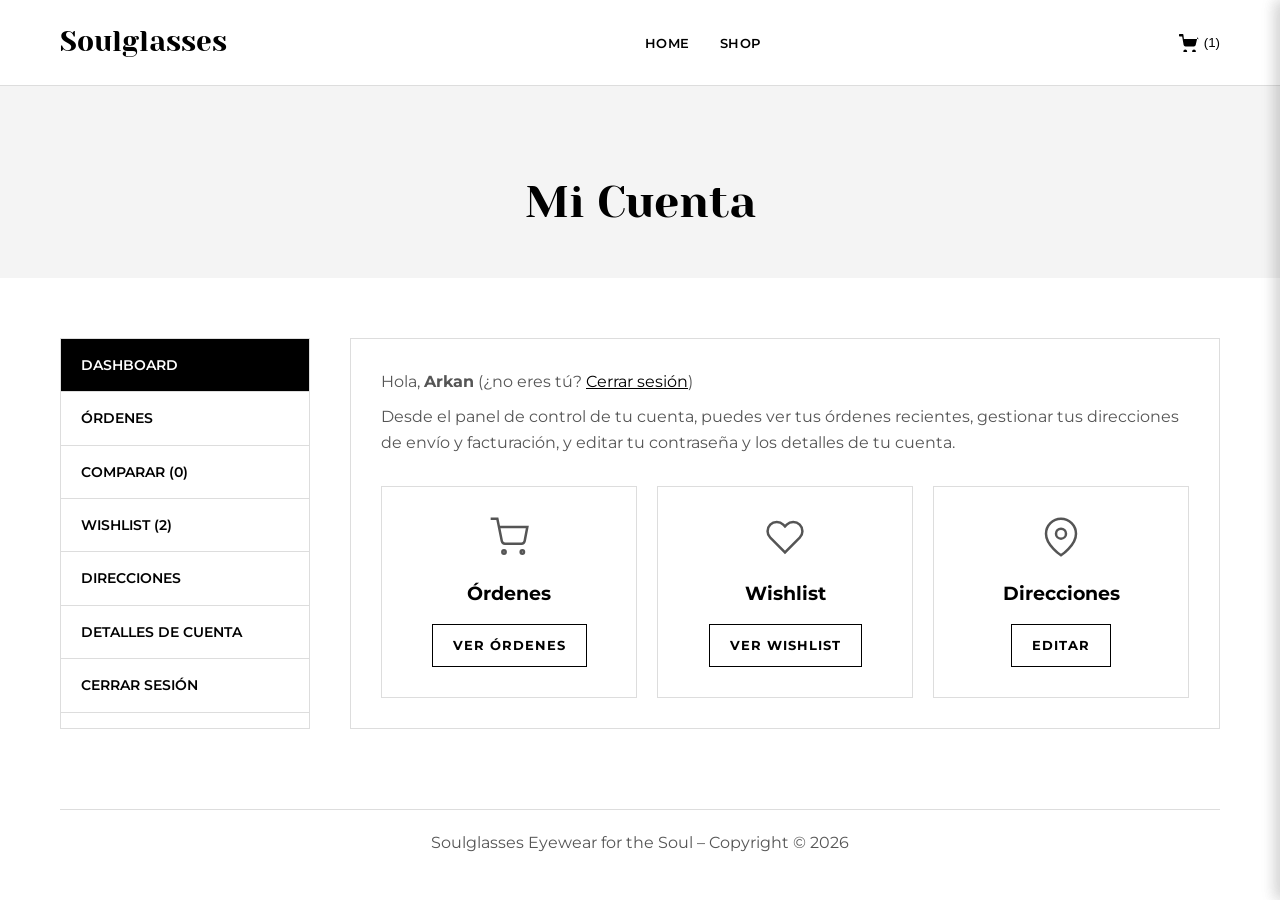
==== account.html @ 04efb767 "Add account.html for user account management" ====
<!DOCTYPE html>
<html lang="es">
<head>
    <meta charset="UTF-8">
    <meta name="viewport" content="width=device-width, initial-scale=1.0">
    <title>Soulglasses | Mi Cuenta</title>
    <link rel="stylesheet" href="style.css">
</head>
<body>
    <div class="overlay" id="overlay"></div><div class="side-drawer" id="cart-drawer"></div><div class="side-drawer" id="login-drawer"></div>

    <header class="site-header header-solid">
        <div class="container header-inner">
            <a href="index.html" class="logo">Soulglasses</a>
            <nav><ul class="nav-links"><li><a href="index.html">Home</a></li><li><a href="shop.html">Shop</a></li></ul></nav>
            <div class="header-icons">
                <button class="icon-btn" id="cart-toggle"><svg viewBox="0 0 512 512"><path d="M160 448c-26.51 0-48 21.49-48 48s21.49 48 48 48 48-21.49 48-48-21.49-48-48-48zm314.59-317.06l-46.94 200.41A48.068 48.068 0 0 1 380.93 368H165.73a48.006 48.006 0 0 1-46.91-37.5L81.04 112H16C7.16 112 0 104.84 0 96V64c0-8.84 7.16-16 16-16h80c8.11 0 14.93 6.08 15.92 14.1l14.28 113.9h362.48c14.61 0 24.36 14.39 19.91 28.94zM384 448c-26.51 0-48 21.49-48 48s21.49 48 48 48 48-21.49 48-48-21.49-48-48-48z"/></svg><span style="margin-left:5px;">(1)</span></button>
            </div>
        </div>
    </header>

    <main>
        <div class="page-header">
            <div class="container"><h1 class="page-title">Mi Cuenta</h1></div>
        </div>

        <div class="container account-layout">
            <aside class="account-nav">
                <a href="#" class="active">Dashboard</a>
                <a href="#">Órdenes</a>
                <a href="#">Comparar (0)</a>
                <a href="#">Wishlist (2)</a>
                <a href="#">Direcciones</a>
                <a href="#">Detalles de cuenta</a>
                <a href="#">Cerrar sesión</a>
            </aside>

            <div class="account-content">
                <p>Hola, <strong>Arkan</strong> (¿no eres tú? <a href="#" style="text-decoration: underline;">Cerrar sesión</a>)</p>
                <p style="margin-top: 10px;">Desde el panel de control de tu cuenta, puedes ver tus órdenes recientes, gestionar tus direcciones de envío y facturación, y editar tu contraseña y los detalles de tu cuenta.</p>

                <div class="dashboard-box">
                    <div class="box">
                        <svg width="40" height="40" viewBox="0 0 24 24" fill="none" stroke="currentColor" stroke-width="1.5" style="margin-bottom:15px;"><circle cx="9" cy="21" r="1"></circle><circle cx="20" cy="21" r="1"></circle><path d="M1 1h4l2.68 13.39a2 2 0 0 0 2 1.61h9.72a2 2 0 0 0 2-1.61L23 6H6"></path></svg>
                        <h3>Órdenes</h3>
                        <a href="#" class="btn" style="padding: 10px 20px; margin-top: 15px;">Ver Órdenes</a>
                    </div>
                    <div class="box">
                        <svg width="40" height="40" viewBox="0 0 24 24" fill="none" stroke="currentColor" stroke-width="1.5" style="margin-bottom:15px;"><path d="M20.84 4.61a5.5 5.5 0 0 0-7.78 0L12 5.67l-1.06-1.06a5.5 5.5 0 0 0-7.78 7.78l1.06 1.06L12 21.23l7.78-7.78 1.06-1.06a5.5 5.5 0 0 0 0-7.78z"></path></svg>
                        <h3>Wishlist</h3>
                        <a href="#" class="btn" style="padding: 10px 20px; margin-top: 15px;">Ver Wishlist</a>
                    </div>
                    <div class="box">
                        <svg width="40" height="40" viewBox="0 0 24 24" fill="none" stroke="currentColor" stroke-width="1.5" style="margin-bottom:15px;"><path d="M21 10c0 7-9 13-9 13s-9-6-9-13a9 9 0 0 1 18 0z"></path><circle cx="12" cy="10" r="3"></circle></svg>
                        <h3>Direcciones</h3>
                        <a href="#" class="btn" style="padding: 10px 20px; margin-top: 15px;">Editar</a>
                    </div>
                </div>
            </div>
        </div>
    </main>

    <footer style="margin-top: 50px;"><div class="container"><p style="text-align:center; padding: 20px 0; border-top: 1px solid #ddd;">Soulglasses Eyewear for the Soul – Copyright © 2026</p></div></footer>
    <script src="main.js"></script>
</body>
</html>
---- style.css ----
@import url('https://fonts.googleapis.com/css2?family=Montserrat:wght@400;500;600;700&family=Yeseva+One&display=swap');

:root {
    --color-black: #000000;
    --color-text-gray: #555555;
    --color-light-bg: #f4f4f4;
    --color-white: #ffffff;
    --color-border: #dddddd;
    --font-headings: 'Yeseva One', display;
    --font-body: 'Montserrat', sans-serif;
}

* { margin: 0; padding: 0; box-sizing: border-box; }

body {
    font-family: var(--font-body);
    color: var(--color-text-gray);
    background-color: var(--color-white);
    line-height: 1.6;
    overflow-x: hidden;
}

h1, h2, h3, h4, h5, h6 { color: var(--color-black); font-weight: 400; }
h1, h2 { font-family: var(--font-headings); }
h3, h4, h5, h6 { font-family: var(--font-body); font-weight: 700; }
a { text-decoration: none; color: var(--color-black); transition: color 0.3s; }
a:hover { color: #888; }
ul { list-style: none; }
img { max-width: 100%; height: auto; }

.container { max-width: 1200px; margin: 0 auto; padding: 0 20px; }

/* Botones */
.btn {
    display: inline-flex; align-items: center; justify-content: center; gap: 8px;
    border: 1px solid var(--color-black); color: var(--color-black); background: transparent;
    padding: 15px 30px; font-weight: 700; font-size: 13px; text-transform: uppercase;
    letter-spacing: 1px; cursor: pointer; transition: all 0.3s ease;
}
.btn:hover { background: var(--color-black); color: var(--color-white); }
.btn-solid { background: var(--color-black); color: var(--color-white); }
.btn-solid:hover { background: #333; border-color: #333; }

/* ================= HEADER ================= */
.site-header {
    position: absolute; top: 0; left: 0; width: 100%; padding: 20px 0; z-index: 100;
    border-bottom: 1px solid rgba(255,255,255,0.1);
}
.header-solid { position: relative; background: var(--color-white); border-bottom: 1px solid var(--color-border); }
.header-inner { display: flex; justify-content: space-between; align-items: center; }
.logo { font-family: var(--font-headings); font-size: 28px; }
.nav-links { display: flex; gap: 30px; }
.nav-links a { font-weight: 600; text-transform: uppercase; font-size: 13px; letter-spacing: 0.5px; }
.header-icons { display: flex; gap: 20px; align-items: center; }
.icon-btn { background: none; border: none; cursor: pointer; display: flex; align-items: center; }
.icon-btn svg { width: 20px; height: 20px; fill: var(--color-black); transition: fill 0.3s; }
.icon-btn:hover svg { fill: #888; }

/* ================= DRAWERS (Login & Cart) ================= */
.overlay {
    position: fixed; top: 0; left: 0; width: 100%; height: 100%;
    background: rgba(0,0,0,0.4); z-index: 998;
    opacity: 0; visibility: hidden; transition: 0.3s ease;
}
.overlay.active { opacity: 1; visibility: visible; }

.side-drawer {
    position: fixed; top: 0; right: -450px; width: 100%; max-width: 450px; height: 100vh;
    background: var(--color-white); z-index: 999; box-shadow: -5px 0 15px rgba(0,0,0,0.1);
    transition: right 0.4s cubic-bezier(0.25, 0.8, 0.25, 1); display: flex; flex-direction: column;
}
.side-drawer.active { right: 0; }
.drawer-header { padding: 25px; border-bottom: 1px solid var(--color-border); display: flex; justify-content: space-between; }
.drawer-header h3 { font-size: 18px; text-transform: uppercase; }
.close-drawer { font-size: 28px; cursor: pointer; background: none; border: none; line-height: 1; }
.drawer-content { padding: 30px; flex: 1; overflow-y: auto; }

/* Formulario Login Drawer */
.form-group { margin-bottom: 20px; }
.form-group label { display: block; font-size: 13px; margin-bottom: 8px; font-weight: 600; }
.form-group input { width: 100%; padding: 12px; border: 1px solid var(--color-border); font-family: var(--font-body); }
.login-links { display: flex; justify-content: space-between; font-size: 13px; margin-top: 15px; }

/* ================= QUICK VIEW LIGHTBOX ================= */
.lightbox {
    position: fixed; top: 0; left: 0; width: 100%; height: 100%;
    background: rgba(0,0,0,0.8); z-index: 1000;
    display: flex; justify-content: center; align-items: center;
    opacity: 0; visibility: hidden; transition: 0.3s ease;
}
.lightbox.active { opacity: 1; visibility: visible; }
.lightbox-content {
    background: var(--color-white); width: 900px; max-width: 95%; max-height: 90vh;
    display: flex; position: relative; overflow: hidden;
}
.lb-close { position: absolute; top: 15px; right: 15px; background: none; border: none; font-size: 24px; cursor: pointer; z-index: 10; }
.lb-image { width: 50%; background: var(--color-light-bg); display: flex; align-items: center; justify-content: center; }
.lb-image img { width: 100%; height: 100%; object-fit: cover; }
.lb-details { width: 50%; padding: 50px 40px; overflow-y: auto; }
.lb-category { font-size: 12px; text-transform: uppercase; color: #888; letter-spacing: 1px; }
.lb-title { font-size: 32px; margin: 10px 0; }
.lb-price { font-size: 22px; color: var(--color-black); font-weight: 600; margin-bottom: 20px; display: block; }
.lb-desc { font-size: 14px; margin-bottom: 30px; }

/* Variaciones (Colores) */
.color-options { display: flex; gap: 10px; margin-bottom: 30px; }
.color-swatch { width: 25px; height: 25px; border-radius: 50%; cursor: pointer; border: 2px solid transparent; box-shadow: 0 0 0 1px #ccc; }
.color-swatch.active { border-color: var(--color-white); box-shadow: 0 0 0 2px var(--color-black); }

/* Acciones Quick View */
.lb-actions { display: flex; gap: 15px; margin-bottom: 30px; }
.qty-input { width: 60px; text-align: center; border: 1px solid var(--color-border); }
.meta-actions { display: flex; gap: 20px; font-size: 13px; font-weight: 600; border-top: 1px solid var(--color-border); padding-top: 20px; }
.meta-actions a { display: flex; align-items: center; gap: 5px; cursor: pointer; }

/* ================= PRODUCT GRID (Shop & Home) ================= */
.product-grid { display: grid; grid-template-columns: repeat(auto-fill, minmax(280px, 1fr)); gap: 40px; }
.product-card { text-align: center; position: relative; }
.product-img-wrap { position: relative; overflow: hidden; margin-bottom: 15px; background: var(--color-light-bg); }
.product-img-wrap img { width: 100%; height: 350px; object-fit: cover; transition: 0.5s; }
.product-card:hover img { transform: scale(1.05); }
.quick-view-btn {
    position: absolute; bottom: -50px; left: 50%; transform: translateX(-50%);
    background: var(--color-white); padding: 10px 20px; font-size: 12px; font-weight: 700;
    text-transform: uppercase; cursor: pointer; transition: 0.3s; opacity: 0; box-shadow: 0 5px 15px rgba(0,0,0,0.1);
}
.product-card:hover .quick-view-btn { bottom: 20px; opacity: 1; }
.quick-view-btn:hover { background: var(--color-black); color: var(--color-white); }
.product-title { font-size: 16px; margin-bottom: 5px; text-transform: uppercase; }
.product-price { font-size: 15px; color: var(--color-black); }

/* ================= PAGES LAYOUTS ================= */
.page-header { padding: 80px 0 40px; text-align: center; background: var(--color-light-bg); margin-bottom: 60px; }
.page-title { font-size: 45px; }

/* Shop / Category Page */
.shop-layout { display: flex; gap: 50px; margin-bottom: 80px; }
.shop-sidebar { width: 250px; flex-shrink: 0; }
.filter-widget { margin-bottom: 40px; }
.filter-widget h4 { font-size: 16px; text-transform: uppercase; margin-bottom: 20px; padding-bottom: 10px; border-bottom: 1px solid var(--color-border); }
.filter-widget ul li { margin-bottom: 12px; }
.filter-widget ul li a { font-size: 14px; display: flex; justify-content: space-between; }
.shop-content { flex: 1; }

/* Cart Page */
.cart-table { width: 100%; border-collapse: collapse; margin-bottom: 40px; }
.cart-table th, .cart-table td { padding: 20px; border-bottom: 1px solid var(--color-border); text-align: left; }
.cart-table th { text-transform: uppercase; font-size: 13px; letter-spacing: 1px; }
.cart-item-info { display: flex; align-items: center; gap: 20px; }
.cart-item-info img { width: 80px; height: 80px; object-fit: cover; }
.cart-totals { background: var(--color-light-bg); padding: 40px; width: 400px; margin-left: auto; }
.cart-totals h3 { margin-bottom: 20px; }
.totals-row { display: flex; justify-content: space-between; margin-bottom: 15px; font-size: 15px; }

/* Account Page */
.account-layout { display: flex; gap: 40px; margin-bottom: 80px; }
.account-nav { width: 250px; border: 1px solid var(--color-border); }
.account-nav a { display: block; padding: 15px 20px; border-bottom: 1px solid var(--color-border); font-size: 14px; font-weight: 600; text-transform: uppercase; }
.account-nav a.active, .account-nav a:hover { background: var(--color-black); color: var(--color-white); }
.account-content { flex: 1; padding: 30px; border: 1px solid var(--color-border); }
.dashboard-box { display: grid; grid-template-columns: repeat(3, 1fr); gap: 20px; margin-top: 30px; }
.box { border: 1px solid var(--color-border); padding: 30px; text-align: center; }

/* Hero Home (Ajuste) */
.hero { height: 90vh; display: flex; align-items: center; background: url('https://images.unsplash.com/photo-1511499767150-a48a237f0083?q=80&w=1600&auto=format&fit=crop') center/cover; position: relative; }
.hero::before { content: ''; position: absolute; inset: 0; background: linear-gradient(90deg, rgba(255,255,255,0.9) 0%, rgba(255,255,255,0) 100%); }
.hero-content { position: relative; z-index: 2; max-width: 500px; }
.hero-content h1 { font-size: 65px; margin-bottom: 20px; line-height: 1.1; }
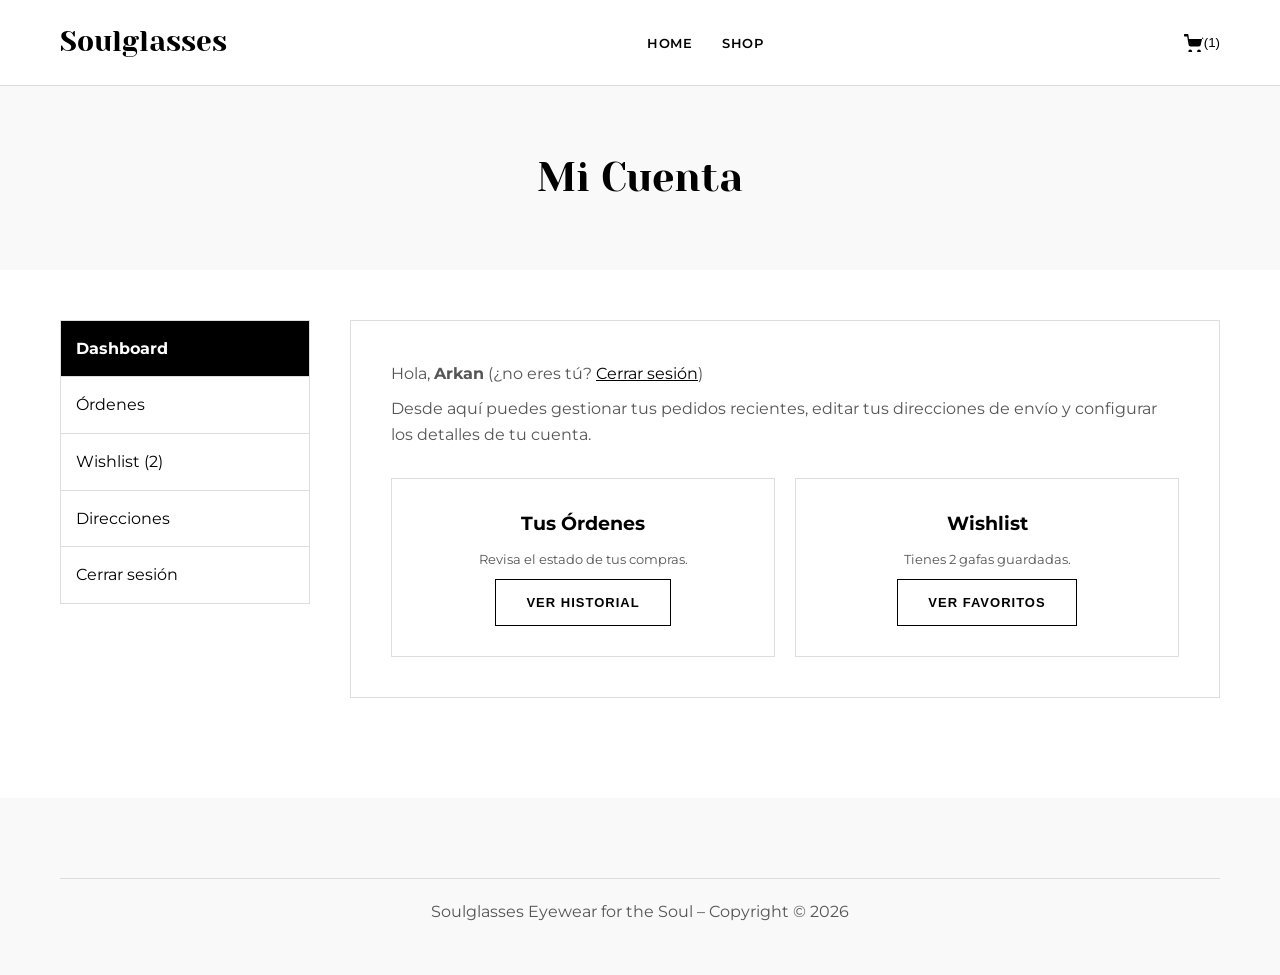
==== commit 5ddbdee6: "Refactor account page layout and styles" ====
--- a/account.html
+++ b/account.html
@@ -8,59 +8,49 @@
 </head>
 <body>
     <div class="overlay" id="overlay"></div><div class="side-drawer" id="cart-drawer"></div><div class="side-drawer" id="login-drawer"></div>
-
     <header class="site-header header-solid">
         <div class="container header-inner">
             <a href="index.html" class="logo">Soulglasses</a>
             <nav><ul class="nav-links"><li><a href="index.html">Home</a></li><li><a href="shop.html">Shop</a></li></ul></nav>
-            <div class="header-icons">
-                <button class="icon-btn" id="cart-toggle"><svg viewBox="0 0 512 512"><path d="M160 448c-26.51 0-48 21.49-48 48s21.49 48 48 48 48-21.49 48-48-21.49-48-48-48zm314.59-317.06l-46.94 200.41A48.068 48.068 0 0 1 380.93 368H165.73a48.006 48.006 0 0 1-46.91-37.5L81.04 112H16C7.16 112 0 104.84 0 96V64c0-8.84 7.16-16 16-16h80c8.11 0 14.93 6.08 15.92 14.1l14.28 113.9h362.48c14.61 0 24.36 14.39 19.91 28.94zM384 448c-26.51 0-48 21.49-48 48s21.49 48 48 48 48-21.49 48-48-21.49-48-48-48z"/></svg><span style="margin-left:5px;">(1)</span></button>
-            </div>
+            <div class="header-icons"><button class="icon-btn" id="cart-toggle"><svg viewBox="0 0 512 512"><path d="M160 448c-26.51 0-48 21.49-48 48s21.49 48 48 48 48-21.49 48-48-21.49-48-48-48zm314.59-317.06l-46.94 200.41A48.068 48.068 0 0 1 380.93 368H165.73a48.006 48.006 0 0 1-46.91-37.5L81.04 112H16C7.16 112 0 104.84 0 96V64c0-8.84 7.16-16 16-16h80c8.11 0 14.93 6.08 15.92 14.1l14.28 113.9h362.48c14.61 0 24.36 14.39 19.91 28.94zM384 448c-26.51 0-48 21.49-48 48s21.49 48 48 48 48-21.49 48-48-21.49-48-48-48z"/></svg><span>(1)</span></button></div>
         </div>
     </header>
 
     <main>
-        <div class="page-header">
-            <div class="container"><h1 class="page-title">Mi Cuenta</h1></div>
+        <div style="background:var(--color-light-bg); padding:60px 0; text-align:center; margin-bottom: 50px;">
+            <h1 style="font-size: 40px;">Mi Cuenta</h1>
         </div>
 
-        <div class="container account-layout">
-            <aside class="account-nav">
-                <a href="#" class="active">Dashboard</a>
-                <a href="#">Órdenes</a>
-                <a href="#">Comparar (0)</a>
-                <a href="#">Wishlist (2)</a>
-                <a href="#">Direcciones</a>
-                <a href="#">Detalles de cuenta</a>
-                <a href="#">Cerrar sesión</a>
+        <div class="container" style="display: flex; gap: 40px; margin-bottom: 100px;">
+            <aside style="width: 250px; border: 1px solid var(--color-border); align-self: flex-start;">
+                <a href="#" style="display:block; padding:15px; background:var(--color-black); color:white; font-weight:bold; border-bottom:1px solid #ddd;">Dashboard</a>
+                <a href="#" style="display:block; padding:15px; border-bottom:1px solid #ddd;">Órdenes</a>
+                <a href="#" style="display:block; padding:15px; border-bottom:1px solid #ddd;">Wishlist (2)</a>
+                <a href="#" style="display:block; padding:15px; border-bottom:1px solid #ddd;">Direcciones</a>
+                <a href="#" style="display:block; padding:15px;">Cerrar sesión</a>
             </aside>
 
-            <div class="account-content">
-                <p>Hola, <strong>Arkan</strong> (¿no eres tú? <a href="#" style="text-decoration: underline;">Cerrar sesión</a>)</p>
-                <p style="margin-top: 10px;">Desde el panel de control de tu cuenta, puedes ver tus órdenes recientes, gestionar tus direcciones de envío y facturación, y editar tu contraseña y los detalles de tu cuenta.</p>
+            <div style="flex: 1; padding: 40px; border: 1px solid var(--color-border);">
+                <p>Hola, <strong>Arkan</strong> (¿no eres tú? <a href="#" style="text-decoration:underline;">Cerrar sesión</a>)</p>
+                <p style="margin-top: 10px;">Desde aquí puedes gestionar tus pedidos recientes, editar tus direcciones de envío y configurar los detalles de tu cuenta.</p>
 
-                <div class="dashboard-box">
-                    <div class="box">
-                        <svg width="40" height="40" viewBox="0 0 24 24" fill="none" stroke="currentColor" stroke-width="1.5" style="margin-bottom:15px;"><circle cx="9" cy="21" r="1"></circle><circle cx="20" cy="21" r="1"></circle><path d="M1 1h4l2.68 13.39a2 2 0 0 0 2 1.61h9.72a2 2 0 0 0 2-1.61L23 6H6"></path></svg>
-                        <h3>Órdenes</h3>
-                        <a href="#" class="btn" style="padding: 10px 20px; margin-top: 15px;">Ver Órdenes</a>
+                <div style="display:grid; grid-template-columns:1fr 1fr; gap:20px; margin-top:30px;">
+                    <div style="border:1px solid #ddd; padding:30px; text-align:center;">
+                        <h3>Tus Órdenes</h3>
+                        <p style="font-size:13px; margin:10px 0;">Revisa el estado de tus compras.</p>
+                        <button class="btn">Ver historial</button>
                     </div>
-                    <div class="box">
-                        <svg width="40" height="40" viewBox="0 0 24 24" fill="none" stroke="currentColor" stroke-width="1.5" style="margin-bottom:15px;"><path d="M20.84 4.61a5.5 5.5 0 0 0-7.78 0L12 5.67l-1.06-1.06a5.5 5.5 0 0 0-7.78 7.78l1.06 1.06L12 21.23l7.78-7.78 1.06-1.06a5.5 5.5 0 0 0 0-7.78z"></path></svg>
+                    <div style="border:1px solid #ddd; padding:30px; text-align:center;">
                         <h3>Wishlist</h3>
-                        <a href="#" class="btn" style="padding: 10px 20px; margin-top: 15px;">Ver Wishlist</a>
-                    </div>
-                    <div class="box">
-                        <svg width="40" height="40" viewBox="0 0 24 24" fill="none" stroke="currentColor" stroke-width="1.5" style="margin-bottom:15px;"><path d="M21 10c0 7-9 13-9 13s-9-6-9-13a9 9 0 0 1 18 0z"></path><circle cx="12" cy="10" r="3"></circle></svg>
-                        <h3>Direcciones</h3>
-                        <a href="#" class="btn" style="padding: 10px 20px; margin-top: 15px;">Editar</a>
+                        <p style="font-size:13px; margin:10px 0;">Tienes 2 gafas guardadas.</p>
+                        <button class="btn">Ver favoritos</button>
                     </div>
                 </div>
             </div>
         </div>
     </main>
 
-    <footer style="margin-top: 50px;"><div class="container"><p style="text-align:center; padding: 20px 0; border-top: 1px solid #ddd;">Soulglasses Eyewear for the Soul – Copyright © 2026</p></div></footer>
+    <footer><div class="container"><p style="text-align:center; padding: 20px 0; border-top: 1px solid #ddd;">Soulglasses Eyewear for the Soul – Copyright © 2026</p></div></footer>
     <script src="main.js"></script>
 </body>
 </html>
--- a/style.css
+++ b/style.css
@@ -3,7 +3,7 @@
 :root {
     --color-black: #000000;
     --color-text-gray: #555555;
-    --color-light-bg: #f4f4f4;
+    --color-light-bg: #f9f9f9;
     --color-white: #ffffff;
     --color-border: #dddddd;
     --font-headings: 'Yeseva One', display;
@@ -11,158 +11,130 @@
 }
 
 * { margin: 0; padding: 0; box-sizing: border-box; }
-
-body {
-    font-family: var(--font-body);
-    color: var(--color-text-gray);
-    background-color: var(--color-white);
-    line-height: 1.6;
-    overflow-x: hidden;
-}
-
+body { font-family: var(--font-body); color: var(--color-text-gray); background: var(--color-white); line-height: 1.6; overflow-x: hidden; }
 h1, h2, h3, h4, h5, h6 { color: var(--color-black); font-weight: 400; }
 h1, h2 { font-family: var(--font-headings); }
 h3, h4, h5, h6 { font-family: var(--font-body); font-weight: 700; }
-a { text-decoration: none; color: var(--color-black); transition: color 0.3s; }
+a { text-decoration: none; color: var(--color-black); transition: 0.3s; }
 a:hover { color: #888; }
 ul { list-style: none; }
-img { max-width: 100%; height: auto; }
+img { max-width: 100%; height: auto; display: block; }
 
 .container { max-width: 1200px; margin: 0 auto; padding: 0 20px; }
 
 /* Botones */
-.btn {
-    display: inline-flex; align-items: center; justify-content: center; gap: 8px;
-    border: 1px solid var(--color-black); color: var(--color-black); background: transparent;
-    padding: 15px 30px; font-weight: 700; font-size: 13px; text-transform: uppercase;
-    letter-spacing: 1px; cursor: pointer; transition: all 0.3s ease;
-}
+.btn { display: inline-flex; align-items: center; justify-content: center; gap: 8px; border: 1px solid var(--color-black); color: var(--color-black); background: transparent; padding: 15px 30px; font-weight: 700; font-size: 13px; text-transform: uppercase; letter-spacing: 1px; cursor: pointer; transition: 0.3s; }
 .btn:hover { background: var(--color-black); color: var(--color-white); }
 .btn-solid { background: var(--color-black); color: var(--color-white); }
 .btn-solid:hover { background: #333; border-color: #333; }
 
-/* ================= HEADER ================= */
-.site-header {
-    position: absolute; top: 0; left: 0; width: 100%; padding: 20px 0; z-index: 100;
-    border-bottom: 1px solid rgba(255,255,255,0.1);
-}
+/* Header & Dropdown */
+.site-header { position: absolute; top: 0; left: 0; width: 100%; padding: 20px 0; z-index: 100; border-bottom: 1px solid rgba(255,255,255,0.1); }
 .header-solid { position: relative; background: var(--color-white); border-bottom: 1px solid var(--color-border); }
 .header-inner { display: flex; justify-content: space-between; align-items: center; }
 .logo { font-family: var(--font-headings); font-size: 28px; }
-.nav-links { display: flex; gap: 30px; }
-.nav-links a { font-weight: 600; text-transform: uppercase; font-size: 13px; letter-spacing: 0.5px; }
+.nav-links { display: flex; gap: 30px; align-items: center; }
+.nav-links > li > a { font-weight: 600; text-transform: uppercase; font-size: 13px; letter-spacing: 0.5px; padding: 10px 0;}
 .header-icons { display: flex; gap: 20px; align-items: center; }
 .icon-btn { background: none; border: none; cursor: pointer; display: flex; align-items: center; }
-.icon-btn svg { width: 20px; height: 20px; fill: var(--color-black); transition: fill 0.3s; }
-.icon-btn:hover svg { fill: #888; }
+.icon-btn svg { width: 20px; height: 20px; fill: var(--color-black); transition: 0.3s; }
 
-/* ================= DRAWERS (Login & Cart) ================= */
-.overlay {
-    position: fixed; top: 0; left: 0; width: 100%; height: 100%;
-    background: rgba(0,0,0,0.4); z-index: 998;
-    opacity: 0; visibility: hidden; transition: 0.3s ease;
-}
-.overlay.active { opacity: 1; visibility: visible; }
+/* Dropdown Menu */
+.dropdown { position: relative; }
+.dropdown-menu { position: absolute; top: 100%; left: 0; background: var(--color-white); box-shadow: 0 10px 30px rgba(0,0,0,0.05); opacity: 0; visibility: hidden; transform: translateY(10px); transition: 0.3s; min-width: 220px; padding: 10px 0; z-index: 200; border-top: 2px solid var(--color-black); display: flex; flex-direction: column; }
+.dropdown:hover .dropdown-menu { opacity: 1; visibility: visible; transform: translateY(0); }
+.dropdown-menu a { padding: 10px 20px; font-size: 13px; text-transform: capitalize; border-bottom: 1px solid #f1f1f1; display: block; font-weight: 500;}
+.dropdown-menu a:hover { background: var(--color-light-bg); padding-left: 25px; }
 
-.side-drawer {
-    position: fixed; top: 0; right: -450px; width: 100%; max-width: 450px; height: 100vh;
-    background: var(--color-white); z-index: 999; box-shadow: -5px 0 15px rgba(0,0,0,0.1);
-    transition: right 0.4s cubic-bezier(0.25, 0.8, 0.25, 1); display: flex; flex-direction: column;
-}
-.side-drawer.active { right: 0; }
-.drawer-header { padding: 25px; border-bottom: 1px solid var(--color-border); display: flex; justify-content: space-between; }
-.drawer-header h3 { font-size: 18px; text-transform: uppercase; }
-.close-drawer { font-size: 28px; cursor: pointer; background: none; border: none; line-height: 1; }
-.drawer-content { padding: 30px; flex: 1; overflow-y: auto; }
+/* Hero */
+.hero { height: 90vh; display: flex; align-items: center; background: url('https://images.unsplash.com/photo-1511499767150-a48a237f0083?q=80&w=1600&auto=format&fit=crop') center/cover; position: relative; }
+.hero::before { content: ''; position: absolute; inset: 0; background: linear-gradient(90deg, rgba(255,255,255,0.95) 0%, rgba(255,255,255,0.2) 100%); }
+.hero-content { position: relative; z-index: 2; max-width: 500px; }
+.hero-content h1 { font-size: 65px; margin-bottom: 20px; line-height: 1.1; }
 
-/* Formulario Login Drawer */
-.form-group { margin-bottom: 20px; }
-.form-group label { display: block; font-size: 13px; margin-bottom: 8px; font-weight: 600; }
-.form-group input { width: 100%; padding: 12px; border: 1px solid var(--color-border); font-family: var(--font-body); }
-.login-links { display: flex; justify-content: space-between; font-size: 13px; margin-top: 15px; }
+/* Banners / Promos */
+.promo-grid { display: grid; grid-template-columns: 1fr 1fr; gap: 30px; margin-top: -50px; position: relative; z-index: 10; padding-bottom: 80px;}
+.promo-box { padding: 60px 40px; background-size: cover; background-position: center; position: relative; display: flex; flex-direction: column; justify-content: center; align-items: flex-start; min-height: 350px; color: var(--color-white); }
+.promo-box::before { content: ''; position: absolute; inset: 0; background: rgba(0,0,0,0.4); }
+.promo-box > * { position: relative; z-index: 2; }
+.promo-box h2 { color: var(--color-white); font-size: 36px; margin-bottom: 15px; }
 
-/* ================= QUICK VIEW LIGHTBOX ================= */
-.lightbox {
-    position: fixed; top: 0; left: 0; width: 100%; height: 100%;
-    background: rgba(0,0,0,0.8); z-index: 1000;
-    display: flex; justify-content: center; align-items: center;
-    opacity: 0; visibility: hidden; transition: 0.3s ease;
-}
+/* Grid de Productos */
+.section-title { text-align: center; margin-bottom: 50px; }
+.section-title h2 { font-size: 40px; }
+.product-grid { display: grid; grid-template-columns: repeat(auto-fill, minmax(260px, 1fr)); gap: 40px; }
+.product-card { text-align: center; position: relative; }
+.product-img-wrap { position: relative; overflow: hidden; margin-bottom: 15px; background: var(--color-light-bg); }
+.product-img-wrap img { width: 100%; height: 320px; object-fit: cover; transition: 0.5s; }
+.product-card:hover img { transform: scale(1.05); }
+.quick-view-btn { position: absolute; bottom: -50px; left: 50%; transform: translateX(-50%); background: var(--color-white); padding: 12px 25px; font-size: 12px; font-weight: 700; text-transform: uppercase; cursor: pointer; transition: 0.3s; opacity: 0; box-shadow: 0 5px 15px rgba(0,0,0,0.1); width: 80%; }
+.product-card:hover .quick-view-btn { bottom: 20px; opacity: 1; }
+.quick-view-btn:hover { background: var(--color-black); color: var(--color-white); }
+.product-title { font-size: 15px; margin-bottom: 5px; text-transform: uppercase; font-weight: 600; }
+.product-price { font-size: 15px; color: var(--color-black); }
+.sale-badge, .new-badge { position: absolute; top: 15px; left: 15px; padding: 5px 10px; font-size: 11px; font-weight: 700; text-transform: uppercase; z-index: 2; }
+.sale-badge { background: var(--color-black); color: var(--color-white); }
+.new-badge { background: #d4af37; color: var(--color-white); left: auto; right: 15px; }
+
+/* Instagram Feed */
+.insta-grid { display: grid; grid-template-columns: repeat(5, 1fr); gap: 0; margin-top: 30px; }
+.insta-item { position: relative; overflow: hidden; aspect-ratio: 1/1; }
+.insta-item img { width: 100%; height: 100%; object-fit: cover; transition: 0.4s; }
+.insta-item:hover img { transform: scale(1.1); filter: brightness(0.7); }
+.insta-icon { position: absolute; top: 50%; left: 50%; transform: translate(-50%, -50%); opacity: 0; color: white; font-size: 30px; transition: 0.3s; }
+.insta-item:hover .insta-icon { opacity: 1; }
+
+/* Shop Layout & Filters */
+.shop-layout { display: flex; gap: 50px; padding: 80px 0; }
+.shop-sidebar { width: 250px; flex-shrink: 0; }
+.filter-widget { margin-bottom: 40px; }
+.filter-widget h4 { font-size: 16px; text-transform: uppercase; margin-bottom: 20px; padding-bottom: 10px; border-bottom: 1px solid var(--color-border); }
+.category-list li { margin-bottom: 12px; }
+.category-list a { font-size: 14px; display: flex; justify-content: space-between; cursor: pointer; }
+.category-list a.active { font-weight: bold; color: var(--color-black); padding-left: 10px; border-left: 2px solid var(--color-black); }
+.price-slider { width: 100%; margin-bottom: 15px; }
+.shop-content { flex: 1; }
+
+/* Lightbox Quick View Dinámico */
+.lightbox { position: fixed; top: 0; left: 0; width: 100%; height: 100%; background: rgba(0,0,0,0.8); z-index: 1000; display: flex; justify-content: center; align-items: center; opacity: 0; visibility: hidden; transition: 0.3s; }
 .lightbox.active { opacity: 1; visibility: visible; }
-.lightbox-content {
-    background: var(--color-white); width: 900px; max-width: 95%; max-height: 90vh;
-    display: flex; position: relative; overflow: hidden;
-}
+.lightbox-content { background: var(--color-white); width: 900px; max-width: 95%; max-height: 90vh; display: flex; position: relative; }
 .lb-close { position: absolute; top: 15px; right: 15px; background: none; border: none; font-size: 24px; cursor: pointer; z-index: 10; }
 .lb-image { width: 50%; background: var(--color-light-bg); display: flex; align-items: center; justify-content: center; }
 .lb-image img { width: 100%; height: 100%; object-fit: cover; }
 .lb-details { width: 50%; padding: 50px 40px; overflow-y: auto; }
 .lb-category { font-size: 12px; text-transform: uppercase; color: #888; letter-spacing: 1px; }
 .lb-title { font-size: 32px; margin: 10px 0; }
-.lb-price { font-size: 22px; color: var(--color-black); font-weight: 600; margin-bottom: 20px; display: block; }
-.lb-desc { font-size: 14px; margin-bottom: 30px; }
-
-/* Variaciones (Colores) */
+.lb-price { font-size: 22px; color: var(--color-black); font-weight: 600; margin-bottom: 10px; display: block; }
+.lb-tags { font-size: 12px; color: #888; margin-bottom: 20px; }
+.lb-tags span { background: #eee; padding: 3px 8px; border-radius: 3px; margin-right: 5px; }
 .color-options { display: flex; gap: 10px; margin-bottom: 30px; }
-.color-swatch { width: 25px; height: 25px; border-radius: 50%; cursor: pointer; border: 2px solid transparent; box-shadow: 0 0 0 1px #ccc; }
-.color-swatch.active { border-color: var(--color-white); box-shadow: 0 0 0 2px var(--color-black); }
-
-/* Acciones Quick View */
+.color-swatch { width: 25px; height: 25px; border-radius: 50%; cursor: pointer; box-shadow: 0 0 0 1px #ccc; border: 2px solid transparent;}
+.color-swatch.active { box-shadow: 0 0 0 2px var(--color-black); border-color: var(--color-white); }
 .lb-actions { display: flex; gap: 15px; margin-bottom: 30px; }
 .qty-input { width: 60px; text-align: center; border: 1px solid var(--color-border); }
 .meta-actions { display: flex; gap: 20px; font-size: 13px; font-weight: 600; border-top: 1px solid var(--color-border); padding-top: 20px; }
 .meta-actions a { display: flex; align-items: center; gap: 5px; cursor: pointer; }
 
-/* ================= PRODUCT GRID (Shop & Home) ================= */
-.product-grid { display: grid; grid-template-columns: repeat(auto-fill, minmax(280px, 1fr)); gap: 40px; }
-.product-card { text-align: center; position: relative; }
-.product-img-wrap { position: relative; overflow: hidden; margin-bottom: 15px; background: var(--color-light-bg); }
-.product-img-wrap img { width: 100%; height: 350px; object-fit: cover; transition: 0.5s; }
-.product-card:hover img { transform: scale(1.05); }
-.quick-view-btn {
-    position: absolute; bottom: -50px; left: 50%; transform: translateX(-50%);
-    background: var(--color-white); padding: 10px 20px; font-size: 12px; font-weight: 700;
-    text-transform: uppercase; cursor: pointer; transition: 0.3s; opacity: 0; box-shadow: 0 5px 15px rgba(0,0,0,0.1);
+/* Drawers */
+.overlay { position: fixed; inset: 0; background: rgba(0,0,0,0.5); z-index: 998; opacity: 0; visibility: hidden; transition: 0.3s; }
+.overlay.active { opacity: 1; visibility: visible; }
+.side-drawer { position: fixed; top: 0; right: -400px; width: 100%; max-width: 400px; height: 100vh; background: var(--color-white); z-index: 999; transition: 0.4s; display: flex; flex-direction: column; }
+.side-drawer.active { right: 0; }
+.drawer-header { padding: 25px; border-bottom: 1px solid var(--color-border); display: flex; justify-content: space-between; }
+.drawer-content { padding: 30px; overflow-y: auto; flex: 1; }
+
+/* Footer */
+footer { background: var(--color-light-bg); padding: 80px 0 30px; }
+.footer-grid { display: grid; grid-template-columns: repeat(4, 1fr); gap: 40px; margin-bottom: 60px; }
+
+@media (max-width: 900px) {
+    .nav-links { display: none; }
+    .promo-grid { grid-template-columns: 1fr; margin-top: 20px; }
+    .shop-layout { flex-direction: column; }
+    .shop-sidebar { width: 100%; }
+    .lightbox-content { flex-direction: column; overflow-y: auto; }
+    .lb-image, .lb-details { width: 100%; }
+    .lb-image { height: 300px; }
+    .insta-grid { grid-template-columns: repeat(2, 1fr); }
 }
-.product-card:hover .quick-view-btn { bottom: 20px; opacity: 1; }
-.quick-view-btn:hover { background: var(--color-black); color: var(--color-white); }
-.product-title { font-size: 16px; margin-bottom: 5px; text-transform: uppercase; }
-.product-price { font-size: 15px; color: var(--color-black); }
-
-/* ================= PAGES LAYOUTS ================= */
-.page-header { padding: 80px 0 40px; text-align: center; background: var(--color-light-bg); margin-bottom: 60px; }
-.page-title { font-size: 45px; }
-
-/* Shop / Category Page */
-.shop-layout { display: flex; gap: 50px; margin-bottom: 80px; }
-.shop-sidebar { width: 250px; flex-shrink: 0; }
-.filter-widget { margin-bottom: 40px; }
-.filter-widget h4 { font-size: 16px; text-transform: uppercase; margin-bottom: 20px; padding-bottom: 10px; border-bottom: 1px solid var(--color-border); }
-.filter-widget ul li { margin-bottom: 12px; }
-.filter-widget ul li a { font-size: 14px; display: flex; justify-content: space-between; }
-.shop-content { flex: 1; }
-
-/* Cart Page */
-.cart-table { width: 100%; border-collapse: collapse; margin-bottom: 40px; }
-.cart-table th, .cart-table td { padding: 20px; border-bottom: 1px solid var(--color-border); text-align: left; }
-.cart-table th { text-transform: uppercase; font-size: 13px; letter-spacing: 1px; }
-.cart-item-info { display: flex; align-items: center; gap: 20px; }
-.cart-item-info img { width: 80px; height: 80px; object-fit: cover; }
-.cart-totals { background: var(--color-light-bg); padding: 40px; width: 400px; margin-left: auto; }
-.cart-totals h3 { margin-bottom: 20px; }
-.totals-row { display: flex; justify-content: space-between; margin-bottom: 15px; font-size: 15px; }
-
-/* Account Page */
-.account-layout { display: flex; gap: 40px; margin-bottom: 80px; }
-.account-nav { width: 250px; border: 1px solid var(--color-border); }
-.account-nav a { display: block; padding: 15px 20px; border-bottom: 1px solid var(--color-border); font-size: 14px; font-weight: 600; text-transform: uppercase; }
-.account-nav a.active, .account-nav a:hover { background: var(--color-black); color: var(--color-white); }
-.account-content { flex: 1; padding: 30px; border: 1px solid var(--color-border); }
-.dashboard-box { display: grid; grid-template-columns: repeat(3, 1fr); gap: 20px; margin-top: 30px; }
-.box { border: 1px solid var(--color-border); padding: 30px; text-align: center; }
-
-/* Hero Home (Ajuste) */
-.hero { height: 90vh; display: flex; align-items: center; background: url('https://images.unsplash.com/photo-1511499767150-a48a237f0083?q=80&w=1600&auto=format&fit=crop') center/cover; position: relative; }
-.hero::before { content: ''; position: absolute; inset: 0; background: linear-gradient(90deg, rgba(255,255,255,0.9) 0%, rgba(255,255,255,0) 100%); }
-.hero-content { position: relative; z-index: 2; max-width: 500px; }
-.hero-content h1 { font-size: 65px; margin-bottom: 20px; line-height: 1.1; }
